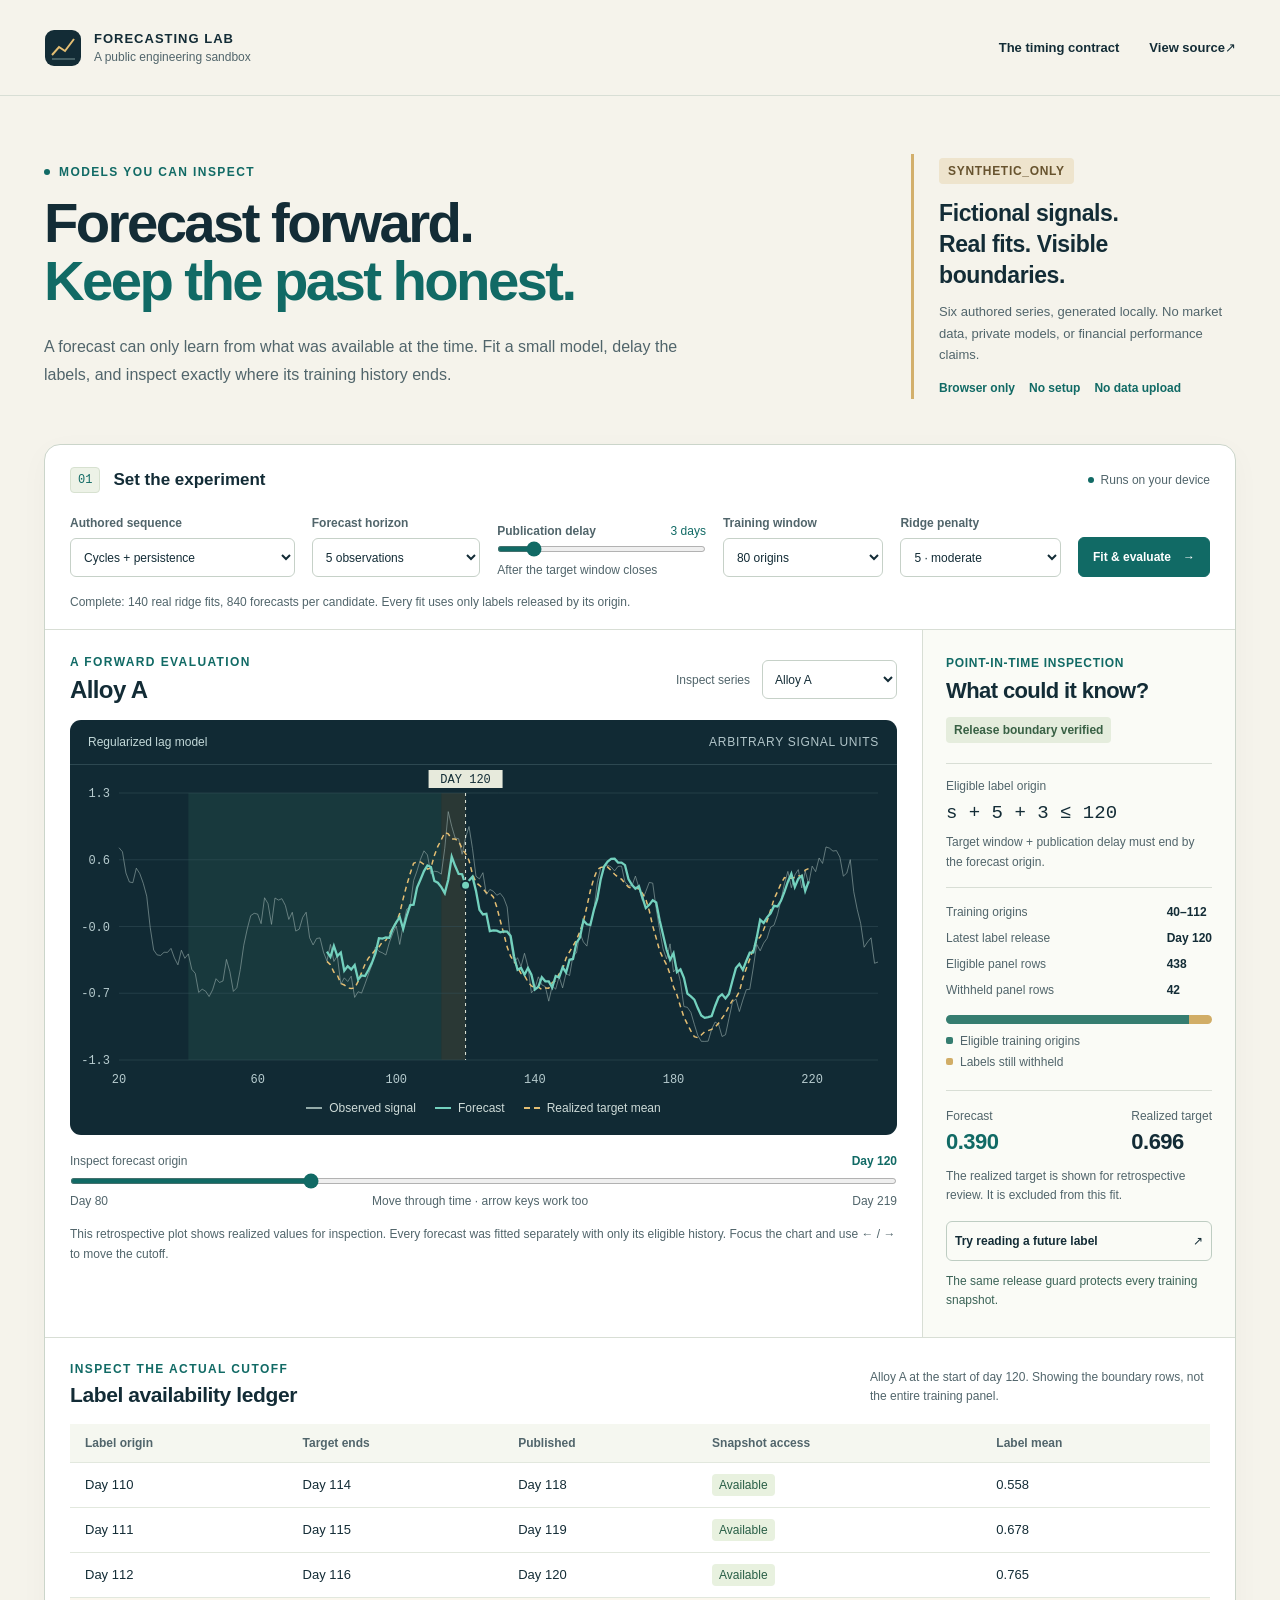
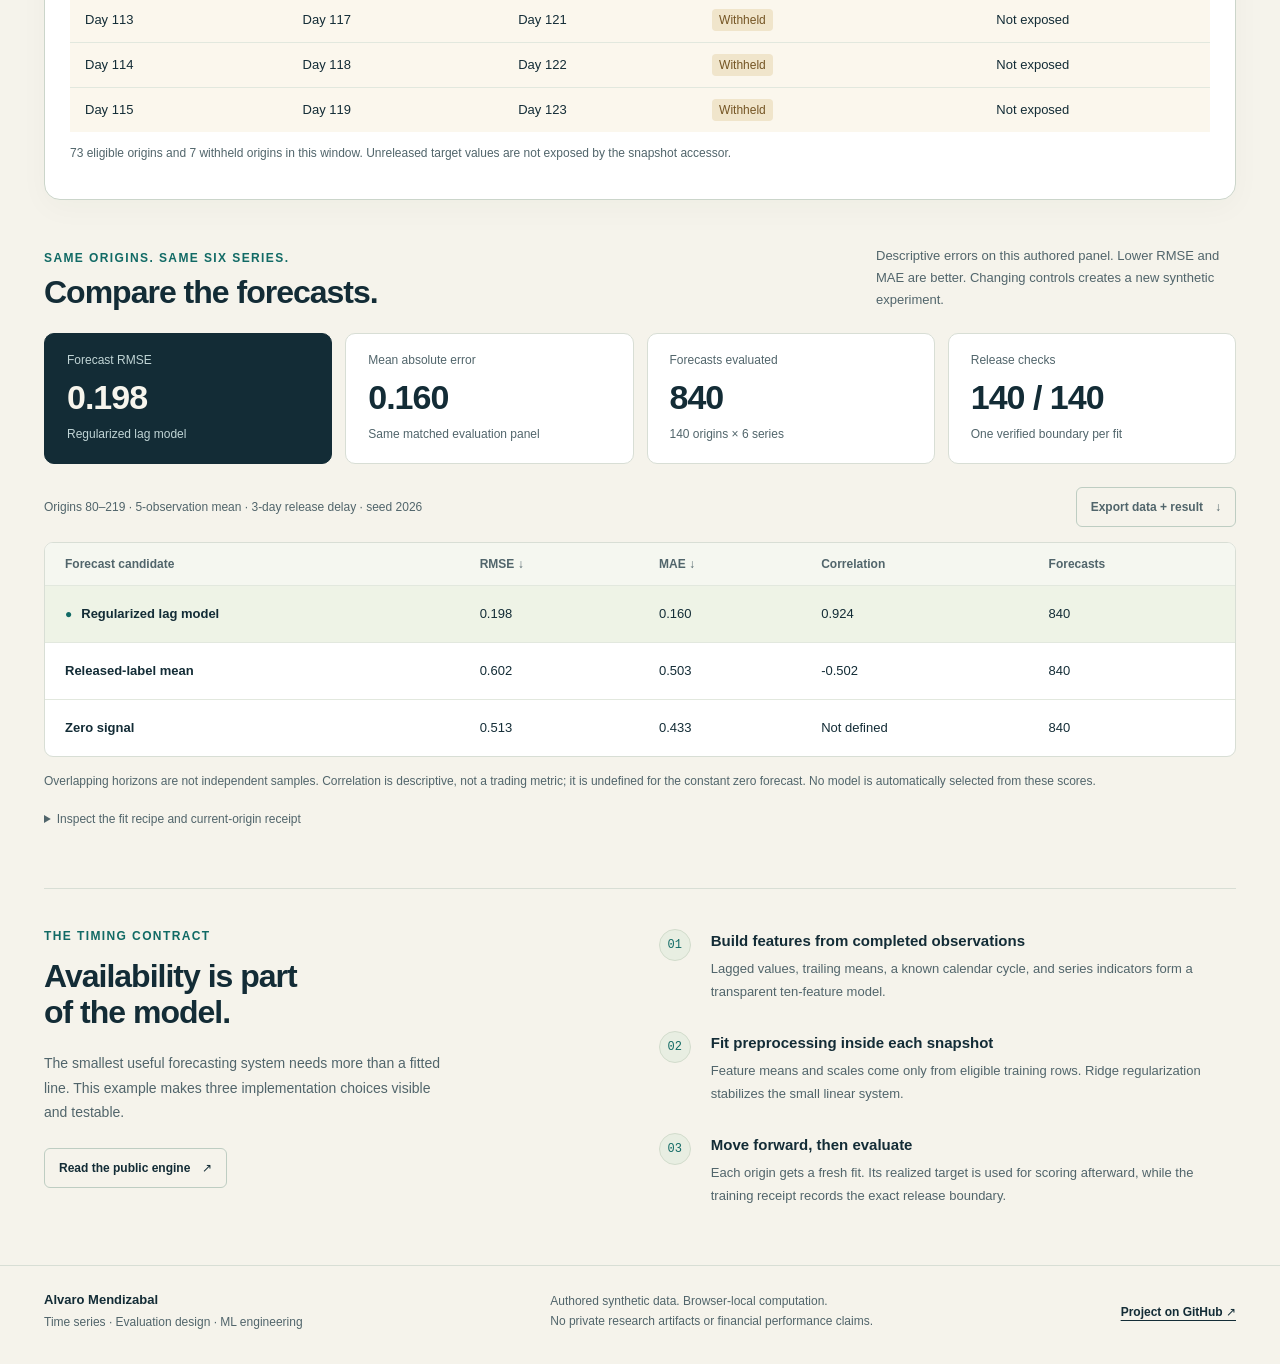
==== public-demo/index.html @ e1c49d5b "Publish interactive point-in-time forecasting portfolio" ====
<!doctype html>
<html lang="en">
  <head>
    <meta charset="utf-8" />
    <meta name="viewport" content="width=device-width, initial-scale=1" />
    <meta name="theme-color" content="#132c36" />
    <meta
      name="description"
      content="Fit and inspect a chronological forecast in your browser. An authored synthetic demonstration of delayed labels, train-only preprocessing, and forward evaluation."
    />
    <link
      rel="canonical"
      href="https://alvaro-forecasting-lab.tartmacaw2.chatgpt.site"
    />
    <title>Forecasting lab · Alvaro Mendizabal</title>
    <link rel="stylesheet" href="styles.css" />
    <script src="engine.js" defer></script>
    <script src="app.js" defer></script>
  </head>
  <body>
    <a class="skip" href="#lab">Skip to the forecasting lab</a>
    <header class="page header">
      <a
        class="brand"
        href="https://github.com/alvaromendizabal/commodity-prediction"
        ><svg viewBox="0 0 38 38" aria-hidden="true">
          <rect x="1" y="1" width="36" height="36" rx="9" fill="#132c36" />
          <path
            d="m8 26 7-8 6 4 9-12"
            fill="none"
            stroke="#e4be73"
            stroke-width="2"
          />
          <path d="M8 30h23" stroke="#789494" /></svg
        ><span
          >FORECASTING LAB<span class="brand-sub"
            >A public engineering sandbox</span
          ></span
        ></a
      >
      <nav aria-label="Project links">
        <a href="#method">The timing contract</a
        ><a href="https://github.com/alvaromendizabal/commodity-prediction"
          >View source <span aria-hidden="true">↗</span></a
        >
      </nav>
    </header>
    <main class="page">
      <section class="hero">
        <div>
          <p class="eyebrow"><i></i> Models you can inspect</p>
          <h1>Forecast forward.<br /><span>Keep the past honest.</span></h1>
          <p class="lede">
            A forecast can only learn from what was available at the time. Fit a
            small model, delay the labels, and inspect exactly where its
            training history ends.
          </p>
        </div>
        <aside class="scope">
          <span class="scope-tag">SYNTHETIC_ONLY</span>
          <h2>Fictional signals.<br />Real fits. Visible boundaries.</h2>
          <p>
            Six authored series, generated locally. No market data, private
            models, or financial performance claims.
          </p>
          <div>
            <span>Browser only</span><span>No setup</span
            ><span>No data upload</span>
          </div>
        </aside>
      </section>
      <section
        class="lab"
        id="lab"
        aria-label="Interactive point-in-time forecasting lab"
      >
        <div class="lab-heading">
          <div>
            <span class="section-index">01</span>
            <h2>Set the experiment</h2>
          </div>
          <span class="local-label"><i></i> Runs on your device</span>
        </div>
        <form id="experiment-form" class="controls">
          <div class="field">
            <label for="scenario">Authored sequence</label
            ><select id="scenario">
              <option value="steady">Cycles + persistence</option>
              <option value="shift">A later level shift</option>
              <option value="noisy">More observation noise</option>
            </select>
          </div>
          <div class="field">
            <label for="horizon">Forecast horizon</label
            ><select id="horizon">
              <option value="1">1 observation</option>
              <option value="5" selected>5 observations</option>
              <option value="10">10 observations</option>
              <option value="20">20 observations</option>
            </select>
          </div>
          <div class="field delay-field">
            <label for="delay"
              >Publication delay
              <output id="delay-value" for="delay">3 days</output></label
            ><input id="delay" type="range" min="0" max="20" value="3" /><span
              >After the target window closes</span
            >
          </div>
          <div class="field">
            <label for="window">Training window</label
            ><select id="window">
              <option value="40">40 origins</option>
              <option value="80" selected>80 origins</option>
              <option value="120">120 origins</option>
            </select>
          </div>
          <div class="field">
            <label for="alpha">Ridge penalty</label
            ><select id="alpha">
              <option value="0.1">0.1 · light</option>
              <option value="5" selected>5 · moderate</option>
              <option value="25">25 · stronger</option>
            </select>
          </div>
          <button id="run-button" class="button primary" type="submit">
            Fit &amp; evaluate <span aria-hidden="true">→</span>
          </button>
        </form>
        <p id="run-status" class="run-status" role="status" aria-live="polite">
          Preparing the synthetic panel…
        </p>
        <div id="error-message" class="error" role="alert" hidden></div>
        <div id="results" hidden>
          <div class="chart-layout">
            <div class="chart-column">
              <div class="plot-header">
                <div>
                  <p class="eyebrow">A forward evaluation</p>
                  <h3 id="plot-title">Alloy A</h3>
                </div>
                <div class="plot-select">
                  <label for="series">Inspect series</label
                  ><select id="series" aria-label="Series to inspect"></select>
                </div>
              </div>
              <div class="plot-shell">
                <div class="plot-topline">
                  <span id="plot-model">Regularized lag model</span
                  ><span>ARBITRARY SIGNAL UNITS</span>
                </div>
                <canvas
                  id="forecast-canvas"
                  tabindex="0"
                  role="img"
                  aria-describedby="plot-help"
                  aria-label="Synthetic forecast chart"
                ></canvas>
                <div class="plot-legend">
                  <span><i class="legend-observed"></i>Observed signal</span
                  ><span><i class="legend-prediction"></i>Forecast</span
                  ><span
                    ><i class="legend-target"></i>Realized target mean</span
                  >
                </div>
              </div>
              <div class="origin-control">
                <div>
                  <label for="origin">Inspect forecast origin</label
                  ><strong id="origin-value">Day 120</strong>
                </div>
                <input
                  id="origin"
                  type="range"
                  min="80"
                  max="219"
                  value="120"
                />
                <div class="range-labels">
                  <span>Day 80</span
                  ><span>Move through time · arrow keys work too</span
                  ><span id="origin-end">Day 219</span>
                </div>
              </div>
              <p class="plot-help" id="plot-help">
                This retrospective plot shows realized values for inspection.
                Every forecast was fitted separately with only its eligible
                history. Focus the chart and use ← / → to move the cutoff.
              </p>
            </div>
            <aside class="boundary" aria-labelledby="boundary-title">
              <p class="eyebrow">Point-in-time inspection</p>
              <h3 id="boundary-title">What could it know?</h3>
              <span id="boundary-check" class="verified"
                >Release boundary verified</span
              >
              <div class="boundary-rule">
                <span>Eligible label origin</span
                ><strong id="boundary-equation">s + 5 + 3 ≤ 120</strong
                ><small
                  >Target window + publication delay must end by the forecast
                  origin.</small
                >
              </div>
              <dl id="boundary-facts"></dl>
              <div class="boundary-strip" aria-hidden="true">
                <span id="eligible-strip"></span
                ><span id="withheld-strip"></span>
              </div>
              <div class="boundary-legend">
                <span><i></i>Eligible training origins</span
                ><span><i></i>Labels still withheld</span>
              </div>
              <div class="snapshot-values">
                <div>
                  <span>Forecast</span
                  ><strong id="snapshot-prediction">—</strong>
                </div>
                <div>
                  <span>Realized target</span
                  ><strong id="snapshot-actual">—</strong>
                </div>
              </div>
              <p class="small-note">
                The realized target is shown for retrospective review. It is
                excluded from this fit.
              </p>
              <button
                class="button guard-button"
                id="guard-button"
                type="button"
              >
                Try reading a future label <span aria-hidden="true">↗</span>
              </button>
              <p id="guard-result" role="status" aria-live="polite">
                The same release guard protects every training snapshot.
              </p>
            </aside>
          </div>
          <div class="ledger-section">
            <div class="ledger-heading">
              <div>
                <p class="eyebrow">Inspect the actual cutoff</p>
                <h3>Label availability ledger</h3>
              </div>
              <p id="ledger-scope">
                The final released origins and the first withheld origins for
                the selected series.
              </p>
            </div>
            <div class="table-scroll">
              <table class="ledger-table">
                <caption class="sr-only">
                  Training label availability at the selected forecast origin
                </caption>
                <thead>
                  <tr>
                    <th scope="col">Label origin</th>
                    <th scope="col">Target ends</th>
                    <th scope="col">Published</th>
                    <th scope="col">Snapshot access</th>
                    <th scope="col">Label mean</th>
                  </tr>
                </thead>
                <tbody id="ledger-body"></tbody>
              </table>
            </div>
            <p id="ledger-note" class="small-note"></p>
          </div>
        </div>
      </section>
      <section
        id="score-section"
        class="score-section"
        aria-labelledby="scores-title"
        hidden
      >
        <div class="section-heading">
          <div>
            <p class="eyebrow">Same origins. Same six series.</p>
            <h2 id="scores-title">Compare the forecasts.</h2>
          </div>
          <p>
            Descriptive errors on this authored panel. Lower RMSE and MAE are
            better. Changing controls creates a new synthetic experiment.
          </p>
        </div>
        <div id="metric-cards" class="metrics"></div>
        <div class="comparison-top">
          <span id="evaluation-scope"></span
          ><button class="button" id="export-button" type="button">
            Export data + result <span aria-hidden="true">↓</span>
          </button>
        </div>
        <div class="table-scroll comparison-wrap">
          <table class="comparison">
            <caption class="sr-only">
              Candidate models on identical forward evaluation origins
            </caption>
            <thead>
              <tr>
                <th scope="col">Forecast candidate</th>
                <th scope="col">RMSE ↓</th>
                <th scope="col">MAE ↓</th>
                <th scope="col">Correlation</th>
                <th scope="col">Forecasts</th>
              </tr>
            </thead>
            <tbody id="comparison-body"></tbody>
          </table>
        </div>
        <p class="score-caveat">
          Overlapping horizons are not independent samples. Correlation is
          descriptive, not a trading metric; it is undefined for the constant
          zero forecast. No model is automatically selected from these scores.
        </p>
        <details class="receipt">
          <summary>Inspect the fit recipe and current-origin receipt</summary>
          <pre id="receipt-json"></pre>
        </details>
      </section>
      <section id="method" class="method">
        <div>
          <p class="eyebrow">The timing contract</p>
          <h2>Availability is part<br />of the model.</h2>
          <p>
            The smallest useful forecasting system needs more than a fitted
            line. This example makes three implementation choices visible and
            testable.
          </p>
          <a
            class="button"
            href="https://github.com/alvaromendizabal/commodity-prediction/tree/main/public-demo"
            >Read the public engine <span aria-hidden="true">↗</span></a
          >
        </div>
        <ol>
          <li>
            <span>01</span>
            <div>
              <h3>Build features from completed observations</h3>
              <p>
                Lagged values, trailing means, a known calendar cycle, and
                series indicators form a transparent ten-feature model.
              </p>
            </div>
          </li>
          <li>
            <span>02</span>
            <div>
              <h3>Fit preprocessing inside each snapshot</h3>
              <p>
                Feature means and scales come only from eligible training rows.
                Ridge regularization stabilizes the small linear system.
              </p>
            </div>
          </li>
          <li>
            <span>03</span>
            <div>
              <h3>Move forward, then evaluate</h3>
              <p>
                Each origin gets a fresh fit. Its realized target is used for
                scoring afterward, while the training receipt records the exact
                release boundary.
              </p>
            </div>
          </li>
        </ol>
      </section>
    </main>
    <footer class="page footer">
      <div>
        <strong>Alvaro Mendizabal</strong
        ><span>Time series · Evaluation design · ML engineering</span>
      </div>
      <p>
        Authored synthetic data. Browser-local computation.<br />No private
        research artifacts or financial performance claims.
      </p>
      <a href="https://github.com/alvaromendizabal/commodity-prediction"
        >Project on GitHub ↗</a
      >
    </footer>
  </body>
</html>
---- public-demo/styles.css ----
:root {
  --navy: #132c36;
  --teal: #116a65;
  --muted: #51656b;
  --cream: #f5f3eb;
  --line: #d8ded5;
  --gold: #e4be73;
  --white: #fff;
  font-family:
    Inter,
    ui-sans-serif,
    -apple-system,
    BlinkMacSystemFont,
    "Segoe UI",
    sans-serif;
  color: var(--navy);
  background: var(--cream);
  font-synthesis: none;
}
* {
  box-sizing: border-box;
}
body {
  margin: 0;
}
button,
select,
input {
  font: inherit;
}
button,
select,
input[type="range"] {
  cursor: pointer;
}
a {
  color: inherit;
  text-underline-offset: 4px;
}
button,
a,
input,
select {
  touch-action: manipulation;
}
button:focus-visible,
a:focus-visible,
input:focus-visible,
select:focus-visible,
canvas:focus-visible,
summary:focus-visible {
  outline: 3px solid #11776f;
  outline-offset: 4px;
}
button {
  color: inherit;
}
.page {
  max-width: 1400px;
  padding-left: 44px;
  padding-right: 44px;
  margin: auto;
}
.header {
  height: 96px;
  display: flex;
  align-items: center;
  justify-content: space-between;
  border-bottom: 1px solid var(--line);
}
.brand {
  display: flex;
  align-items: center;
  gap: 12px;
  text-decoration: none;
  font-size: 13px;
  font-weight: 750;
  letter-spacing: 1px;
}
.brand svg {
  width: 38px;
  height: 38px;
}
.brand-sub {
  display: block;
  font-size: 12px;
  font-weight: 450;
  letter-spacing: 0;
  color: var(--muted);
  margin-top: 4px;
}
.header nav {
  display: flex;
  gap: 30px;
  font-size: 13px;
  font-weight: 600;
}
.header nav a {
  text-decoration: none;
}
.header nav a:hover {
  text-decoration: underline;
}
.hero {
  display: grid;
  grid-template-columns: 1fr 325px;
  gap: 64px;
  align-items: center;
  padding: 58px 0 45px;
}
.eyebrow {
  font-size: 12px;
  font-weight: 700;
  letter-spacing: 1.4px;
  text-transform: uppercase;
  color: var(--teal);
  margin: 0 0 15px;
  display: flex;
  align-items: center;
  gap: 9px;
}
.eyebrow i {
  width: 6px;
  height: 6px;
  border-radius: 50%;
  background: var(--teal);
}
h1 {
  font-size: clamp(42px, 4.4vw, 64px);
  font-weight: 650;
  line-height: 1.04;
  letter-spacing: -2.6px;
  margin: 0 0 22px;
}
h1 span {
  color: var(--teal);
}
.lede {
  font-size: 16px;
  line-height: 1.75;
  max-width: 650px;
  margin: 0;
  color: var(--muted);
}
.scope {
  border-left: 3px solid #d2af6c;
  padding: 4px 0 4px 25px;
}
.scope-tag {
  display: inline-block;
  font-size: 12px;
  font-weight: 700;
  letter-spacing: 0.7px;
  background: #eee4cd;
  padding: 6px 9px;
  border-radius: 4px;
  color: #67532e;
}
.scope h2 {
  font-size: 23px;
  font-weight: 610;
  letter-spacing: -0.4px;
  line-height: 1.35;
  margin: 14px 0 10px;
}
.scope p {
  font-size: 13px;
  line-height: 1.65;
  color: var(--muted);
  margin: 0;
}
.scope > div {
  display: flex;
  gap: 14px;
  flex-wrap: wrap;
  font-size: 12px;
  color: var(--teal);
  margin-top: 16px;
  font-weight: 600;
}
.lab {
  border: 1px solid #cbd5ca;
  background: white;
  border-radius: 16px;
  overflow: hidden;
  box-shadow: 0 8px 30px #19372708;
  scroll-margin-top: 20px;
}
.lab-heading {
  display: flex;
  align-items: center;
  justify-content: space-between;
  padding: 22px 25px 0;
}
.lab-heading > div {
  display: flex;
  align-items: center;
  gap: 13px;
}
.section-index {
  color: var(--teal);
  background: #edf2e7;
  border: 1px solid #d7e1d0;
  padding: 5px 7px;
  border-radius: 4px;
  font:
    12px ui-monospace,
    monospace;
}
.lab-heading h2 {
  font-size: 17px;
  font-weight: 650;
  margin: 0;
}
.local-label {
  font-size: 12px;
  color: var(--muted);
  display: flex;
  align-items: center;
  gap: 7px;
}
.local-label i {
  width: 6px;
  height: 6px;
  background: var(--teal);
  border-radius: 50%;
}
.controls {
  display: grid;
  grid-template-columns: 1.4fr 1.05fr 1.3fr 1fr 1fr auto;
  gap: 17px;
  align-items: end;
  padding: 23px 25px 16px;
}
.field {
  display: grid;
  gap: 8px;
  min-width: 0;
}
.field label {
  font-size: 12px;
  font-weight: 650;
  color: var(--muted);
  white-space: nowrap;
}
.field select,
.plot-select select {
  width: 100%;
  border: 1px solid #c6d1c8;
  border-radius: 6px;
  background: #fff;
  color: var(--navy);
  padding: 10px 9px;
  font-size: 12px;
  min-height: 39px;
}
.delay-field label {
  display: flex;
  justify-content: space-between;
  gap: 8px;
}
.delay-field output {
  font-weight: 500;
  color: var(--teal);
  white-space: nowrap;
}
.delay-field input {
  width: 100%;
  margin: 0;
  accent-color: var(--teal);
  height: 6px;
}
.delay-field > span {
  font-size: 12px;
  color: var(--muted);
  line-height: 1.2;
  margin-top: 3px;
}
.button {
  display: inline-flex;
  align-items: center;
  justify-content: center;
  gap: 12px;
  padding: 11px 14px;
  border: 1px solid #becdc2;
  border-radius: 6px;
  background: transparent;
  font-size: 12px;
  font-weight: 650;
  text-decoration: none;
  white-space: nowrap;
  min-height: 40px;
}
.button:hover {
  background: #edf4e7;
  border-color: var(--teal);
}
.primary {
  background: var(--teal);
  color: white;
  border-color: var(--teal);
  min-height: 40px;
}
.primary:hover {
  background: #105951;
  color: white;
}
.button:disabled {
  opacity: 0.6;
  cursor: wait;
}
.run-status {
  font-size: 12px;
  color: var(--muted);
  padding: 0 25px 18px;
  margin: 0;
  line-height: 1.5;
  min-height: 36px;
}
.run-status.pending {
  color: #775d25;
}
.error {
  font-size: 13px;
  line-height: 1.6;
  padding: 15px 20px;
  border-top: 1px solid #dfb6a9;
  background: #f9eae3;
  color: #7d3d2d;
}
.chart-layout {
  display: grid;
  grid-template-columns: minmax(0, 1fr) 312px;
  border-top: 1px solid var(--line);
}
.chart-column {
  padding: 25px 25px 20px;
  border-right: 1px solid var(--line);
  min-width: 0;
}
.plot-header {
  display: flex;
  justify-content: space-between;
  align-items: center;
  margin-bottom: 16px;
}
.plot-header .eyebrow {
  font-size: 12px;
  margin-bottom: 7px;
}
.plot-header h3 {
  font-size: 24px;
  margin: 0;
  letter-spacing: -0.6px;
  font-weight: 650;
}
.plot-select {
  display: flex;
  align-items: center;
  gap: 12px;
}
.plot-select label {
  font-size: 12px;
  color: var(--muted);
}
.plot-select select {
  width: 135px;
  padding: 8px;
}
.plot-shell {
  background: #112a34;
  border-radius: 11px;
  overflow: hidden;
}
.plot-topline {
  display: flex;
  justify-content: space-between;
  gap: 14px;
  padding: 15px 18px;
  color: #c2d8d8;
  font-size: 12px;
  border-bottom: 1px solid #2d4851;
}
.plot-topline > span:last-child {
  font-size: 12px;
  letter-spacing: 0.7px;
  color: #b2c6ca;
}
canvas {
  display: block;
  width: 100%;
  height: 330px;
  outline-offset: -4px !important;
}
.plot-legend {
  display: flex;
  justify-content: center;
  flex-wrap: wrap;
  gap: 19px;
  color: #cedbd8;
  font-size: 12px;
  padding: 6px 15px 20px;
}
.plot-legend span {
  display: flex;
  align-items: center;
  gap: 7px;
}
.plot-legend i {
  width: 16px;
  height: 2px;
  display: block;
}
.legend-observed {
  background: #93aaa8;
}
.legend-prediction {
  background: #73d1be;
}
.legend-target {
  border-top: 2px dashed #e4be73;
}
.origin-control {
  margin-top: 19px;
}
.origin-control > div:first-child {
  display: flex;
  justify-content: space-between;
  font-size: 12px;
  margin-bottom: 10px;
}
.origin-control label {
  color: var(--muted);
}
.origin-control strong {
  font-weight: 650;
  color: var(--teal);
}
.origin-control input {
  width: 100%;
  accent-color: var(--teal);
  height: 6px;
  display: block;
  margin: 0;
}
.range-labels {
  font-size: 12px;
  color: var(--muted);
  display: flex;
  justify-content: space-between;
  gap: 10px;
  margin-top: 10px;
}
.range-labels span:nth-child(2) {
  font-size: 12px;
}
.plot-help {
  font-size: 12px;
  line-height: 1.65;
  color: var(--muted);
  margin: 17px 0 0;
}
.boundary {
  padding: 26px 23px;
  background: #fafbf6;
}
.boundary .eyebrow {
  font-size: 12px;
  letter-spacing: 0.7px;
  margin-bottom: 8px;
}
.boundary h3 {
  font-size: 22px;
  letter-spacing: -0.6px;
  font-weight: 630;
  margin: 0 0 13px;
}
.verified {
  display: inline-block;
  font-size: 12px;
  font-weight: 600;
  color: #386044;
  background: #e5eddd;
  border-radius: 4px;
  padding: 6px 8px;
}
.boundary-rule {
  border-top: 1px solid var(--line);
  border-bottom: 1px solid var(--line);
  margin: 20px 0 17px;
  padding: 15px 0;
}
.boundary-rule > span {
  font-size: 12px;
  color: var(--muted);
  display: block;
}
.boundary-rule strong {
  display: block;
  font:
    19px ui-monospace,
    Consolas,
    monospace;
  margin: 9px 0;
}
.boundary-rule small {
  font-size: 12px;
  line-height: 1.6;
  color: var(--muted);
  display: block;
}
.boundary dl {
  display: grid;
  grid-template-columns: 1fr auto;
  gap: 12px;
  font-size: 12px;
  margin: 0;
}
.boundary dt {
  color: var(--muted);
}
.boundary dd {
  margin: 0;
  font-weight: 600;
  font-variant-numeric: tabular-nums;
}
.boundary-strip {
  display: flex;
  height: 9px;
  border-radius: 5px;
  overflow: hidden;
  margin: 18px 0 10px;
}
.boundary-strip span:first-child {
  background: #357d70;
}
.boundary-strip span:last-child {
  background: #d1ad66;
}
.boundary-legend {
  display: grid;
  gap: 7px;
  font-size: 12px;
  color: var(--muted);
}
.boundary-legend span {
  display: flex;
  gap: 7px;
  align-items: center;
}
.boundary-legend i {
  width: 7px;
  height: 7px;
  background: #357d70;
  border-radius: 2px;
}
.boundary-legend span:last-child i {
  background: #d1ad66;
}
.snapshot-values {
  display: flex;
  justify-content: space-between;
  gap: 15px;
  border-top: 1px solid var(--line);
  padding-top: 18px;
  margin-top: 21px;
}
.snapshot-values span {
  font-size: 12px;
  color: var(--muted);
  display: block;
}
.snapshot-values strong {
  display: block;
  font-size: 22px;
  margin-top: 6px;
  letter-spacing: -0.5px;
  font-weight: 600;
  font-variant-numeric: tabular-nums;
}
.snapshot-values > div:first-child strong {
  color: var(--teal);
}
.small-note {
  font-size: 12px;
  color: var(--muted);
  line-height: 1.6;
}
.guard-button {
  width: 100%;
  font-size: 12px;
  margin-top: 4px;
  padding: 10px 8px;
}
.guard-button span {
  margin-left: auto;
}
#guard-result {
  font-size: 12px;
  line-height: 1.6;
  color: #3b6357;
  margin: 11px 0 0;
}
.ledger-section {
  border-top: 1px solid var(--line);
  padding: 24px 25px;
}
.ledger-heading {
  display: flex;
  justify-content: space-between;
  gap: 30px;
  align-items: end;
  margin-bottom: 17px;
}
.ledger-heading .eyebrow {
  margin-bottom: 7px;
}
.ledger-heading h3 {
  font-size: 21px;
  letter-spacing: -0.4px;
  margin: 0;
  font-weight: 620;
}
.ledger-heading > p {
  font-size: 12px;
  line-height: 1.6;
  max-width: 340px;
  color: var(--muted);
  margin: 0;
}
.table-scroll {
  overflow: auto;
}
.ledger-table,
.comparison {
  width: 100%;
  border-collapse: collapse;
  text-align: left;
  font-size: 13px;
  font-variant-numeric: tabular-nums;
}
.ledger-table th,
.comparison th {
  font-size: 12px;
  color: var(--muted);
  background: #f5f7f0;
  padding: 12px 15px;
  font-weight: 650;
  white-space: nowrap;
}
.ledger-table td,
.comparison td {
  padding: 11px 15px;
  border-top: 1px solid #e2e8de;
  white-space: nowrap;
}
.ledger-table tr.locked {
  background: #fbf7ed;
}
.availability {
  font-size: 12px;
  color: #285e46;
  background: #e8f1df;
  padding: 4px 7px;
  border-radius: 4px;
  display: inline-block;
}
.locked .availability {
  background: #f0e5cb;
  color: #745524;
}
.score-section {
  margin-top: 45px;
}
.section-heading {
  display: flex;
  justify-content: space-between;
  align-items: end;
  gap: 40px;
  margin-bottom: 22px;
}
.section-heading .eyebrow {
  margin-bottom: 9px;
}
.section-heading h2,
.method h2 {
  font-size: 32px;
  font-weight: 630;
  letter-spacing: -1px;
  line-height: 1.15;
  margin: 0;
}
.section-heading > p {
  font-size: 13px;
  line-height: 1.7;
  color: var(--muted);
  max-width: 360px;
  margin: 0;
}
.metrics {
  display: grid;
  grid-template-columns: repeat(4, 1fr);
  gap: 13px;
}
.metric {
  border: 1px solid var(--line);
  border-radius: 10px;
  background: #fff;
  padding: 19px 22px;
}
.metric-label {
  display: block;
  font-size: 12px;
  color: var(--muted);
}
.metric strong {
  font-size: 34px;
  font-weight: 590;
  letter-spacing: -1px;
  display: block;
  line-height: 1.25;
  margin: 9px 0 5px;
  font-variant-numeric: tabular-nums;
}
.metric-note {
  font-size: 12px;
  color: var(--muted);
  line-height: 1.6;
}
.metric:first-child {
  background: var(--navy);
  color: #f7f5ed;
  border-color: var(--navy);
}
.metric:first-child .metric-label,
.metric:first-child .metric-note {
  color: #c1d5d6;
}
.comparison-top {
  display: flex;
  align-items: center;
  justify-content: space-between;
  gap: 20px;
  margin: 23px 0 15px;
  font-size: 12px;
  color: var(--muted);
}
.comparison-wrap {
  border: 1px solid var(--line);
  border-radius: 9px;
  background: white;
}
.comparison th {
  padding: 14px 20px;
}
.comparison td {
  padding: 16px 20px;
}
.comparison tr.active {
  background: #eef3e6;
}
.comparison button {
  padding: 0;
  border: 0;
  background: none;
  font: inherit;
  font-weight: 600;
  color: var(--navy);
  min-height: 24px;
  text-align: left;
}
.comparison button:hover {
  text-decoration: underline;
  text-underline-offset: 4px;
}
.comparison tr.active button:before {
  content: "●";
  font-size: 12px;
  color: var(--teal);
  margin-right: 9px;
}
.score-caveat {
  font-size: 12px;
  line-height: 1.65;
  color: var(--muted);
  margin: 15px 0;
}
.receipt {
  font-size: 12px;
  color: var(--muted);
}
.receipt summary {
  cursor: pointer;
  min-height: 24px;
  padding: 5px 0;
}
.receipt pre {
  font:
    12px/1.7 ui-monospace,
    monospace;
  max-height: 300px;
  overflow: auto;
  background: #eaf0e4;
  padding: 18px;
  border-radius: 8px;
}
.method {
  display: grid;
  grid-template-columns: 1fr 1.1fr;
  gap: 90px;
  margin: 57px 0;
  padding-top: 40px;
  border-top: 1px solid var(--line);
}
.method > div > p:not(.eyebrow) {
  font-size: 14px;
  line-height: 1.75;
  color: var(--muted);
  max-width: 400px;
  margin: 20px 0 23px;
}
.method ol {
  list-style: none;
  padding: 0;
  margin: 0;
  display: grid;
  gap: 27px;
}
.method li {
  display: flex;
  gap: 20px;
}
.method li > span {
  flex: 0 0 32px;
  height: 32px;
  border: 1px solid #d2dccc;
  border-radius: 50%;
  display: grid;
  place-items: center;
  font:
    12px ui-monospace,
    monospace;
  background: #e8eee2;
  color: var(--teal);
}
.method h3 {
  font-size: 15px;
  line-height: 1.5;
  font-weight: 640;
  margin: 1px 0 6px;
}
.method li p {
  font-size: 13px;
  line-height: 1.75;
  color: var(--muted);
  margin: 0;
}
.footer {
  border-top: 1px solid var(--line);
  padding-top: 26px;
  padding-bottom: 32px;
  display: flex;
  justify-content: space-between;
  align-items: center;
  gap: 30px;
  font-size: 12px;
}
.footer strong {
  font-size: 13px;
  display: block;
  margin-bottom: 6px;
}
.footer span,
.footer p {
  color: var(--muted);
  line-height: 1.65;
}
.footer p {
  margin: 0;
}
.footer a {
  white-space: nowrap;
  font-weight: 600;
}
.skip {
  position: fixed;
  top: 10px;
  left: 10px;
  transform: translateY(-160%);
  z-index: 10;
  padding: 12px;
  background: #e4be73;
}
.skip:focus {
  transform: none;
}
.sr-only {
  position: absolute !important;
  width: 1px;
  height: 1px;
  padding: 0;
  margin: -1px;
  overflow: hidden;
  clip: rect(0, 0, 0, 0);
  white-space: nowrap;
  border: 0;
}
[hidden] {
  display: none !important;
}
@media (max-width: 1150px) {
  .page {
    padding-left: 28px;
    padding-right: 28px;
  }
  .hero {
    grid-template-columns: 1fr 280px;
    gap: 35px;
  }
  .controls {
    grid-template-columns: repeat(3, 1fr);
    gap: 18px;
  }
  .chart-layout {
    grid-template-columns: minmax(0, 1fr) 288px;
  }
  .chart-column {
    padding: 21px 18px;
  }
  .boundary {
    padding: 23px 19px;
  }
  .plot-topline {
    flex-wrap: wrap;
    gap: 5px;
  }
  .method {
    gap: 50px;
  }
  .metric {
    padding: 17px;
  }
  .metric strong {
    font-size: 30px;
  }
}
@media (max-width: 880px) {
  .chart-layout {
    grid-template-columns: 1fr;
  }
  .chart-column {
    border-right: 0;
  }
  .boundary {
    border-top: 1px solid var(--line);
    display: grid;
    grid-template-columns: 1fr 1fr;
    gap: 0 30px;
  }
  .boundary > .eyebrow,
  .boundary > h3,
  .boundary > .verified,
  .boundary > .boundary-rule,
  .boundary > dl,
  .boundary > .boundary-strip,
  .boundary > .boundary-legend {
    grid-column: 1;
  }
  .boundary > .snapshot-values {
    grid-column: 2;
    grid-row: 2 / span 2;
    margin-top: 0;
  }
  .boundary > .small-note {
    grid-column: 2;
    grid-row: 4;
  }
  .boundary > .guard-button {
    grid-column: 2;
    grid-row: 5;
    align-self: start;
  }
  .boundary > #guard-result {
    grid-column: 2;
    grid-row: 6 / span 2;
  }
  .boundary-rule {
    margin: 18px 0;
  }
  .verified {
    justify-self: start;
  }
  .hero {
    grid-template-columns: 1fr 245px;
    gap: 26px;
  }
  .scope {
    padding-left: 19px;
  }
  .scope h2 {
    font-size: 21px;
  }
  .scope > div {
    gap: 8px 12px;
  }
  .metrics {
    grid-template-columns: repeat(2, 1fr);
  }
  canvas {
    height: 350px;
  }
  .section-heading > p {
    max-width: 310px;
  }
  .method {
    gap: 35px;
  }
  .footer {
    flex-wrap: wrap;
  }
  .footer p {
    order: 3;
    width: 100%;
  }
}
@media (max-width: 620px) {
  .page {
    padding-left: 16px;
    padding-right: 16px;
  }
  .header {
    height: 82px;
  }
  .brand-sub {
    display: none;
  }
  .brand {
    font-size: 12px;
    gap: 9px;
  }
  .brand svg {
    width: 31px;
    height: 31px;
  }
  .header nav {
    gap: 12px;
    font-size: 12px;
  }
  .header nav a:first-child {
    display: none;
  }
  .hero {
    display: block;
    padding: 32px 0;
  }
  h1 {
    font-size: 44px;
    letter-spacing: -1.9px;
  }
  .lede {
    font-size: 15px;
  }
  .scope {
    margin-top: 24px;
    padding: 14px 16px;
    background: #efeadb;
  }
  .scope h2 {
    font-size: 18px;
    margin: 10px 0;
  }
  .scope p {
    font-size: 13px;
  }
  .scope > div {
    margin-top: 12px;
  }
  .lab-heading {
    padding: 18px 16px 0;
  }
  .local-label {
    display: none;
  }
  .controls {
    grid-template-columns: 1fr 1fr;
    padding: 20px 16px 15px;
    gap: 18px 13px;
  }
  .controls .field:first-child {
    grid-column: 1/-1;
  }
  .delay-field {
    align-self: center;
  }
  .delay-field > span {
    font-size: 12px;
    line-height: 1.4;
  }
  .delay-field label {
    flex-wrap: wrap;
    gap: 2px;
  }
  .controls .primary {
    grid-column: 1/-1;
  }
  .run-status {
    padding: 0 16px 16px;
  }
  .chart-column {
    padding: 21px 12px;
  }
  .plot-select {
    display: block;
  }
  .plot-select label {
    display: block;
    margin-bottom: 5px;
  }
  .plot-select select {
    width: 120px;
  }
  .plot-header h3 {
    font-size: 23px;
  }
  .plot-header .eyebrow {
    font-size: 12px;
    letter-spacing: 0.5px;
  }
  .plot-topline {
    padding: 13px 12px;
  }
  .plot-topline > span:last-child {
    font-size: 12px;
    letter-spacing: 0;
  }
  .plot-legend {
    gap: 12px;
    padding: 8px 10px 18px;
  }
  .plot-legend span {
    font-size: 12px;
  }
  canvas {
    height: 310px;
  }
  .range-labels span:nth-child(2) {
    display: none;
  }
  .boundary {
    display: block;
    padding: 22px 20px;
  }
  .boundary > .snapshot-values {
    margin-top: 20px;
  }
  .boundary > .guard-button {
    margin-top: 6px;
  }
  .ledger-section {
    padding: 21px 16px;
  }
  .ledger-heading {
    display: block;
  }
  .ledger-heading > p {
    margin-top: 12px;
    max-width: none;
  }
  .ledger-table th,
  .ledger-table td {
    padding: 11px 12px;
  }
  .score-section {
    margin-top: 34px;
  }
  .section-heading {
    display: block;
  }
  .section-heading h2,
  .method h2 {
    font-size: 30px;
  }
  .section-heading > p {
    max-width: none;
    margin-top: 15px;
  }
  .metrics {
    gap: 9px;
  }
  .metric {
    padding: 16px 13px;
  }
  .metric strong {
    font-size: 29px;
  }
  .comparison-top {
    align-items: start;
    flex-direction: column;
    gap: 12px;
  }
  .comparison th,
  .comparison td {
    padding: 13px 15px;
  }
  .method {
    display: block;
    margin: 36px 0;
    padding-top: 30px;
  }
  .method ol {
    margin-top: 31px;
    gap: 24px;
  }
  .footer {
    gap: 20px;
    font-size: 12px;
  }
  .footer p {
    font-size: 12px;
  }
  .footer span {
    font-size: 12px;
  }
  .scope h2 br {
    display: none;
  }
}
@media (prefers-reduced-motion: reduce) {
  html {
    scroll-behavior: auto;
  }
  * {
    animation: none !important;
    transition: none !important;
  }
}

.header nav a {
  display: inline-flex;
  align-items: center;
  min-height: 24px;
  padding: 4px 0;
}
.footer > a {
  display: inline-flex;
  align-items: center;
  min-height: 24px;
}
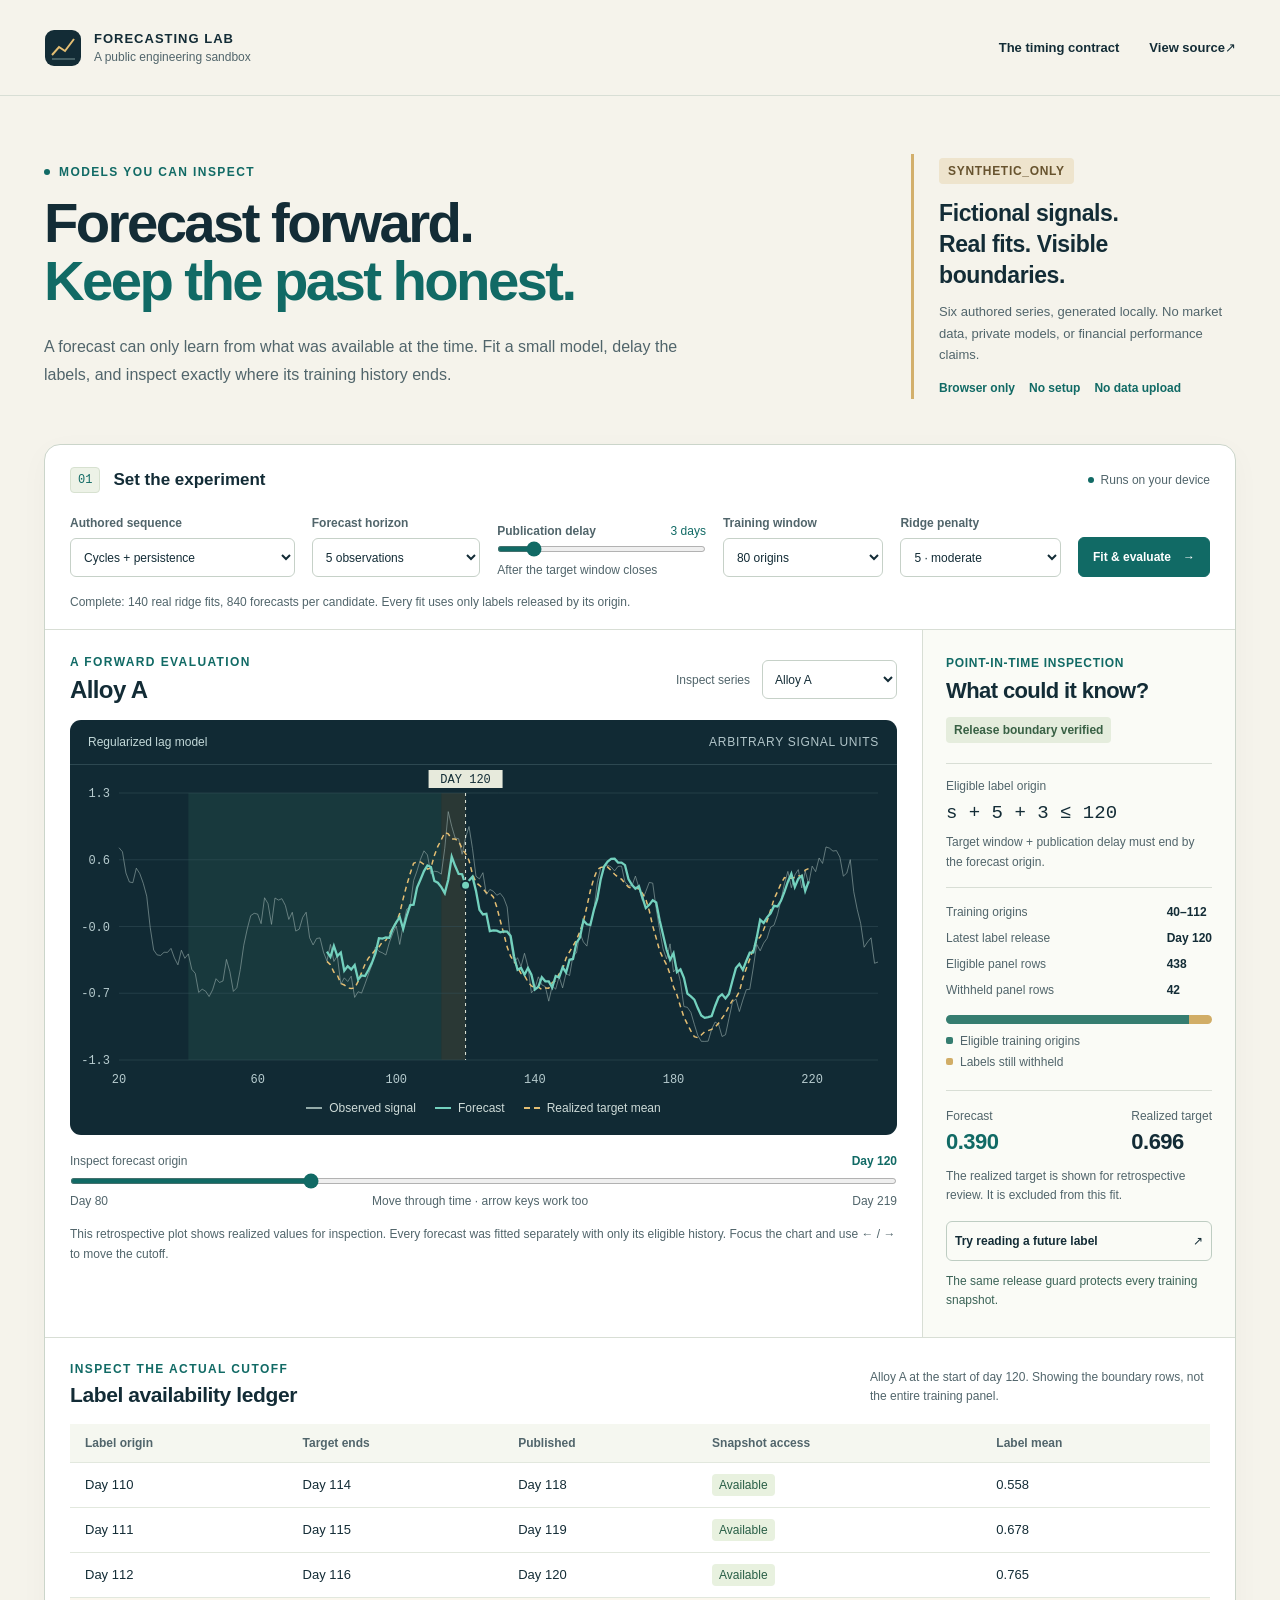
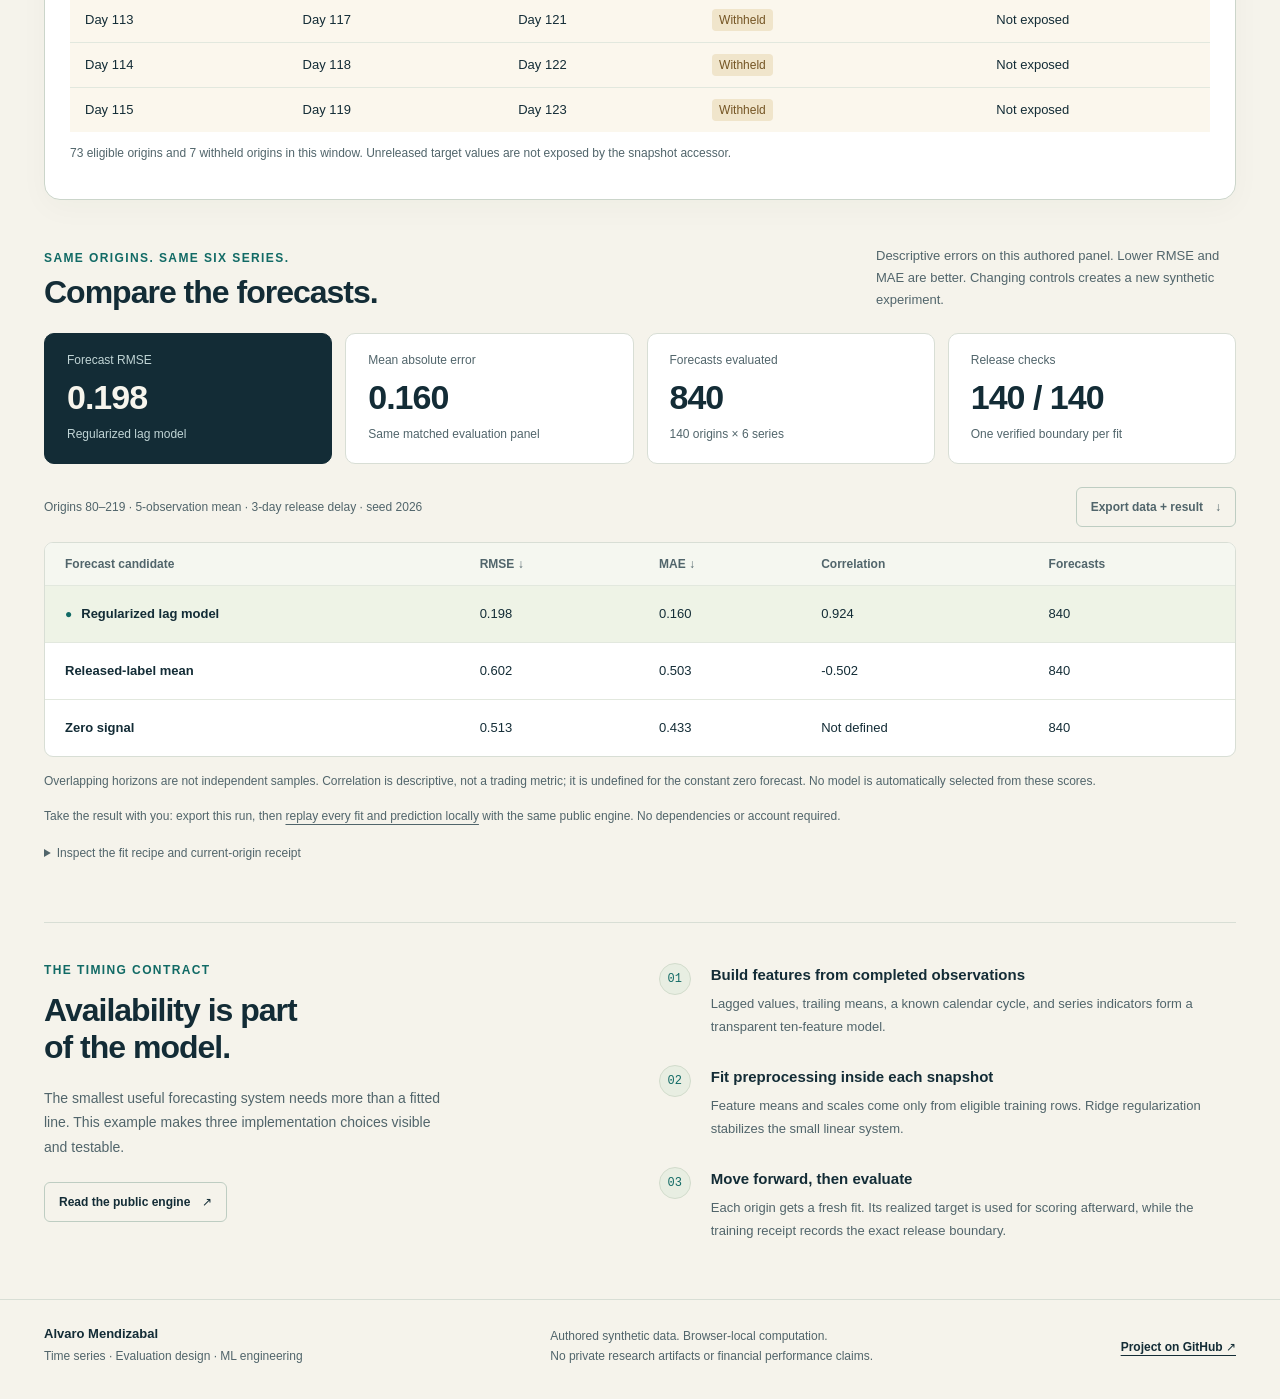
==== commit db31e839: "Make exported forecasts independently replayable with source-bound evidence" ====
--- a/public-demo/index.html
+++ b/public-demo/index.html
@@ -314,6 +314,11 @@
           descriptive, not a trading metric; it is undefined for the constant
           zero forecast. No model is automatically selected from these scores.
         </p>
+        <p class="score-caveat">
+          Take the result with you: export this run, then
+          <a href="https://github.com/alvaromendizabal/commodity-prediction/blob/main/docs/DEMO_REPLAY.md">replay every fit and prediction locally</a>
+          with the same public engine. No dependencies or account required.
+        </p>
         <details class="receipt">
           <summary>Inspect the fit recipe and current-origin receipt</summary>
           <pre id="receipt-json"></pre>
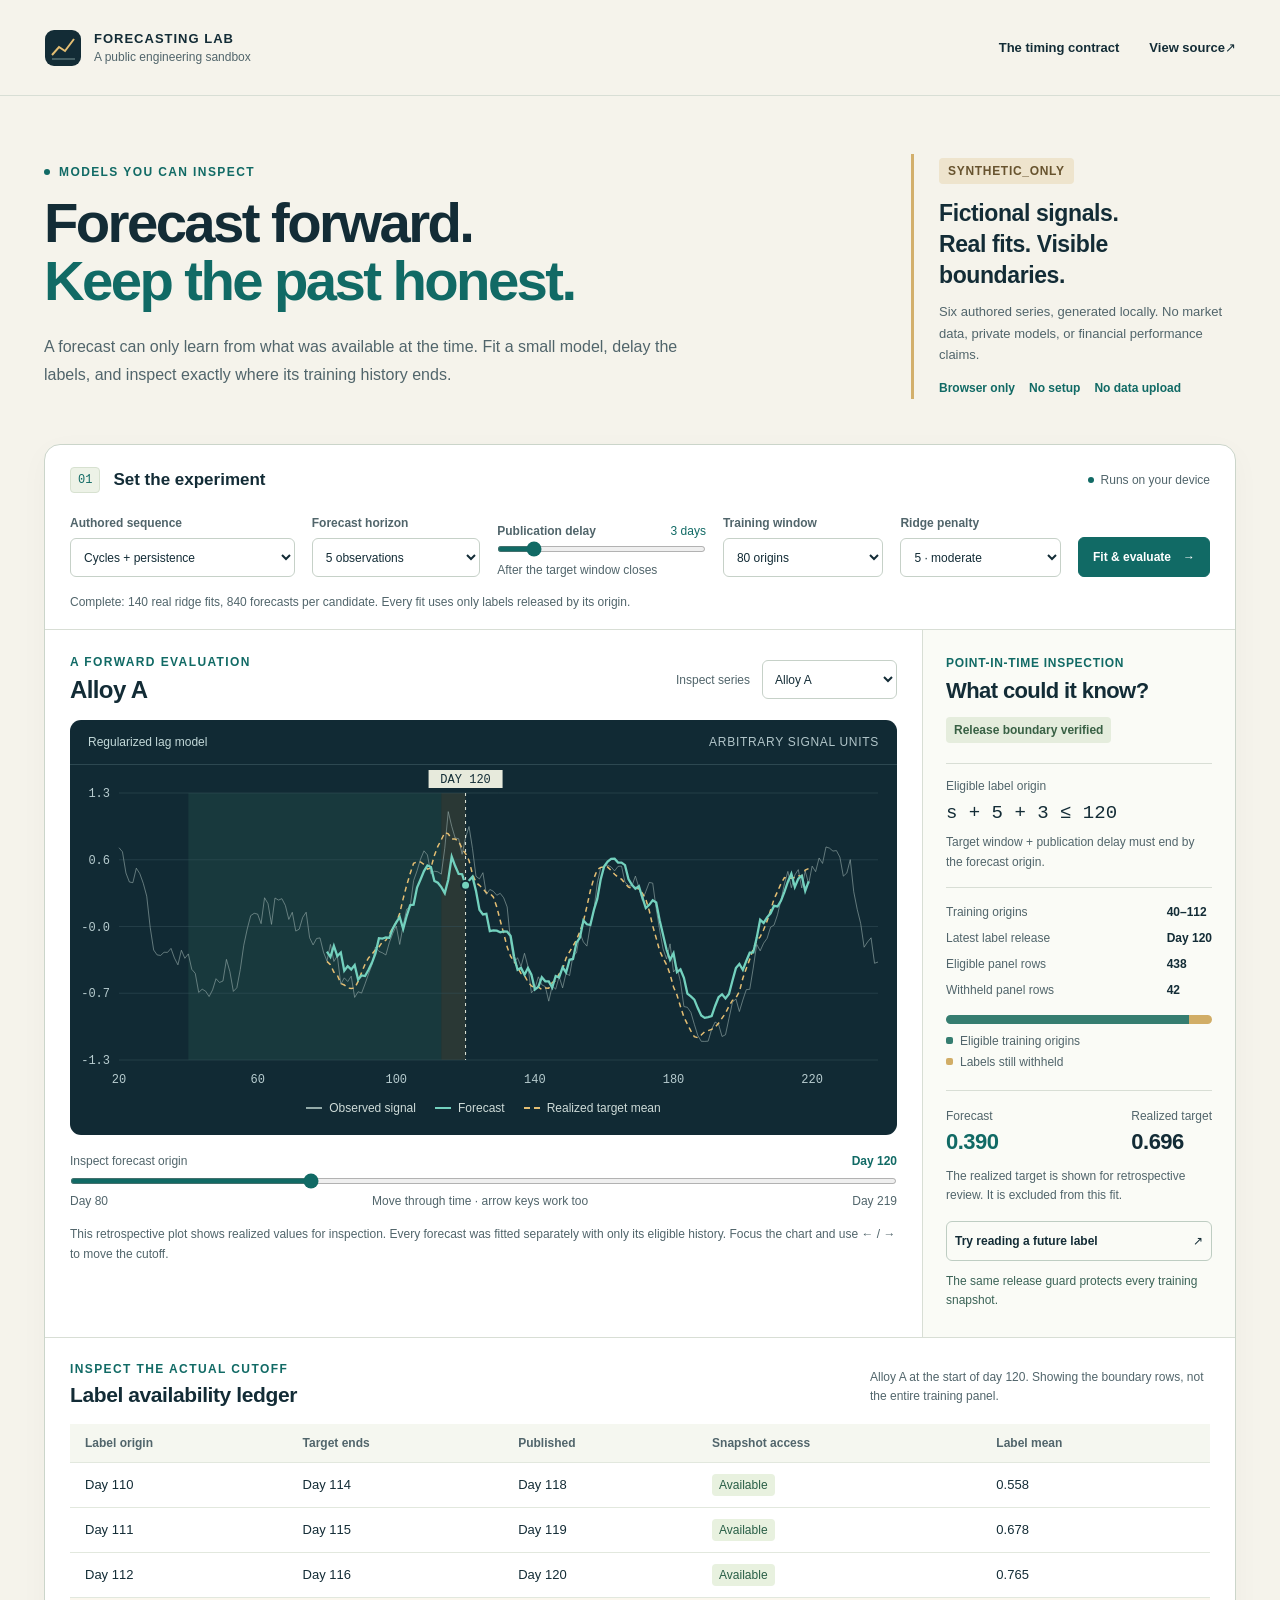
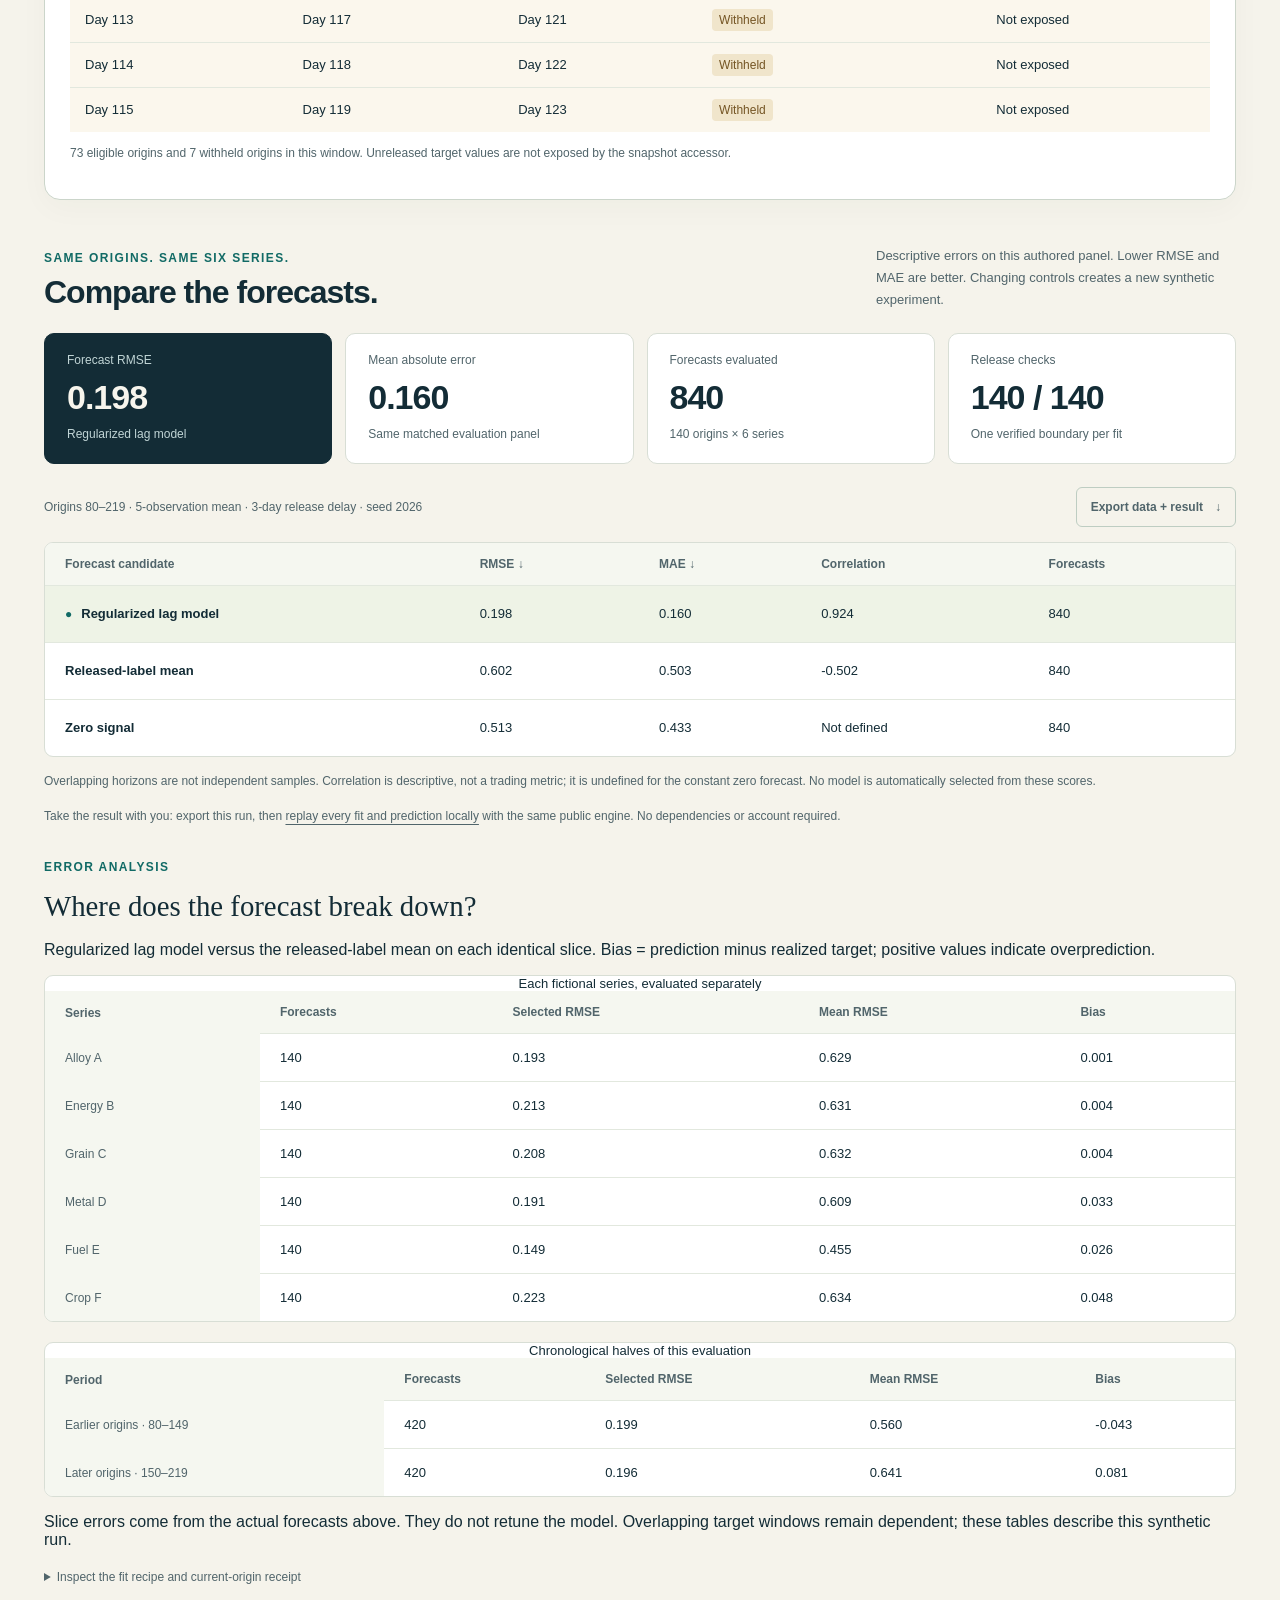
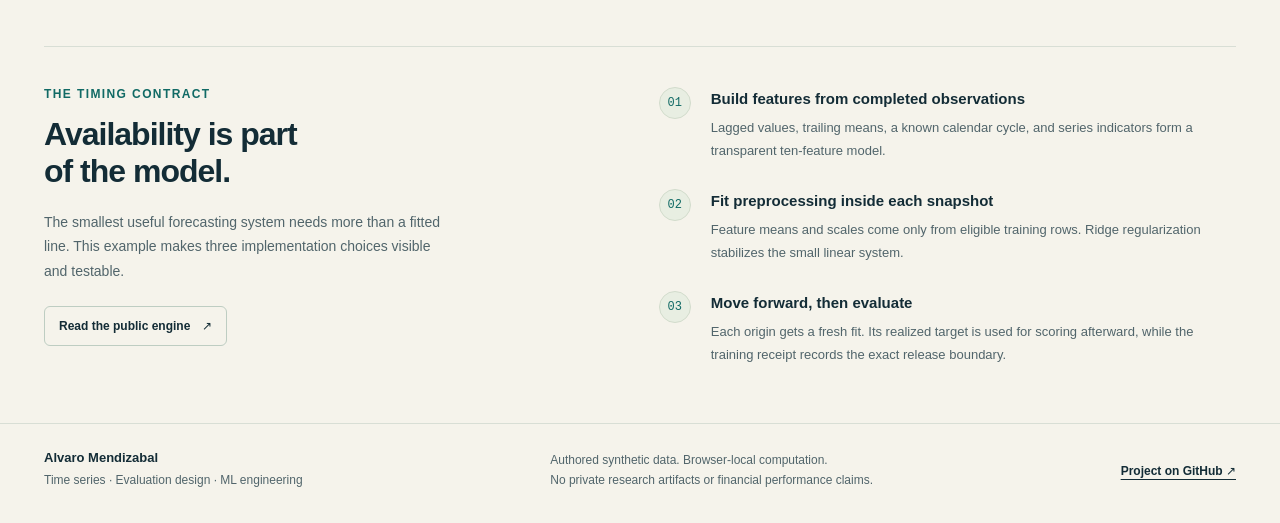
==== commit 891c9ece: "Add forecast error diagnostics and streamline the public research review" ====
--- a/public-demo/index.html
+++ b/public-demo/index.html
@@ -319,6 +319,28 @@
           <a href="https://github.com/alvaromendizabal/commodity-prediction/blob/main/docs/DEMO_REPLAY.md">replay every fit and prediction locally</a>
           with the same public engine. No dependencies or account required.
         </p>
+        <div class="diagnostic-heading">
+          <p class="eyebrow">Error analysis</p>
+          <h3>Where does the forecast break down?</h3>
+          <p id="slice-scope" class="chart-note"></p>
+        </div>
+        <div class="diagnostic-grid">
+          <div class="table-scroll comparison-wrap" tabindex="0" role="region" aria-label="Forecast errors by series">
+            <table class="comparison">
+              <caption>Each fictional series, evaluated separately</caption>
+              <thead><tr><th scope="col">Series</th><th scope="col">Forecasts</th><th scope="col">Selected RMSE</th><th scope="col">Mean RMSE</th><th scope="col">Bias</th></tr></thead>
+              <tbody id="slice-body"></tbody>
+            </table>
+          </div>
+          <div class="table-scroll comparison-wrap" tabindex="0" role="region" aria-label="Forecast errors over time">
+            <table class="comparison">
+              <caption>Chronological halves of this evaluation</caption>
+              <thead><tr><th scope="col">Period</th><th scope="col">Forecasts</th><th scope="col">Selected RMSE</th><th scope="col">Mean RMSE</th><th scope="col">Bias</th></tr></thead>
+              <tbody id="period-body"></tbody>
+            </table>
+          </div>
+        </div>
+        <p class="chart-note">Slice errors come from the actual forecasts above. They do not retune the model. Overlapping target windows remain dependent; these tables describe this synthetic run.</p>
         <details class="receipt">
           <summary>Inspect the fit recipe and current-origin receipt</summary>
           <pre id="receipt-json"></pre>
--- a/public-demo/styles.css
+++ b/public-demo/styles.css
@@ -785,6 +785,12 @@
   color: var(--muted);
   margin: 15px 0;
 }
+.diagnostic-heading { margin: 34px 0 16px; }
+.diagnostic-heading h3 { font: 1.8rem/1.25 Georgia, serif; margin: 10px 0; }
+.diagnostic-grid { display: grid; grid-template-columns: 1fr; gap: 20px; }
+.diagnostic-grid table { min-width: 560px; }
+.diagnostic-grid tbody th { font-weight: 500; }
+.diagnostic-grid .comparison-wrap { margin: 0; }
 .receipt {
   font-size: 12px;
   color: var(--muted);
